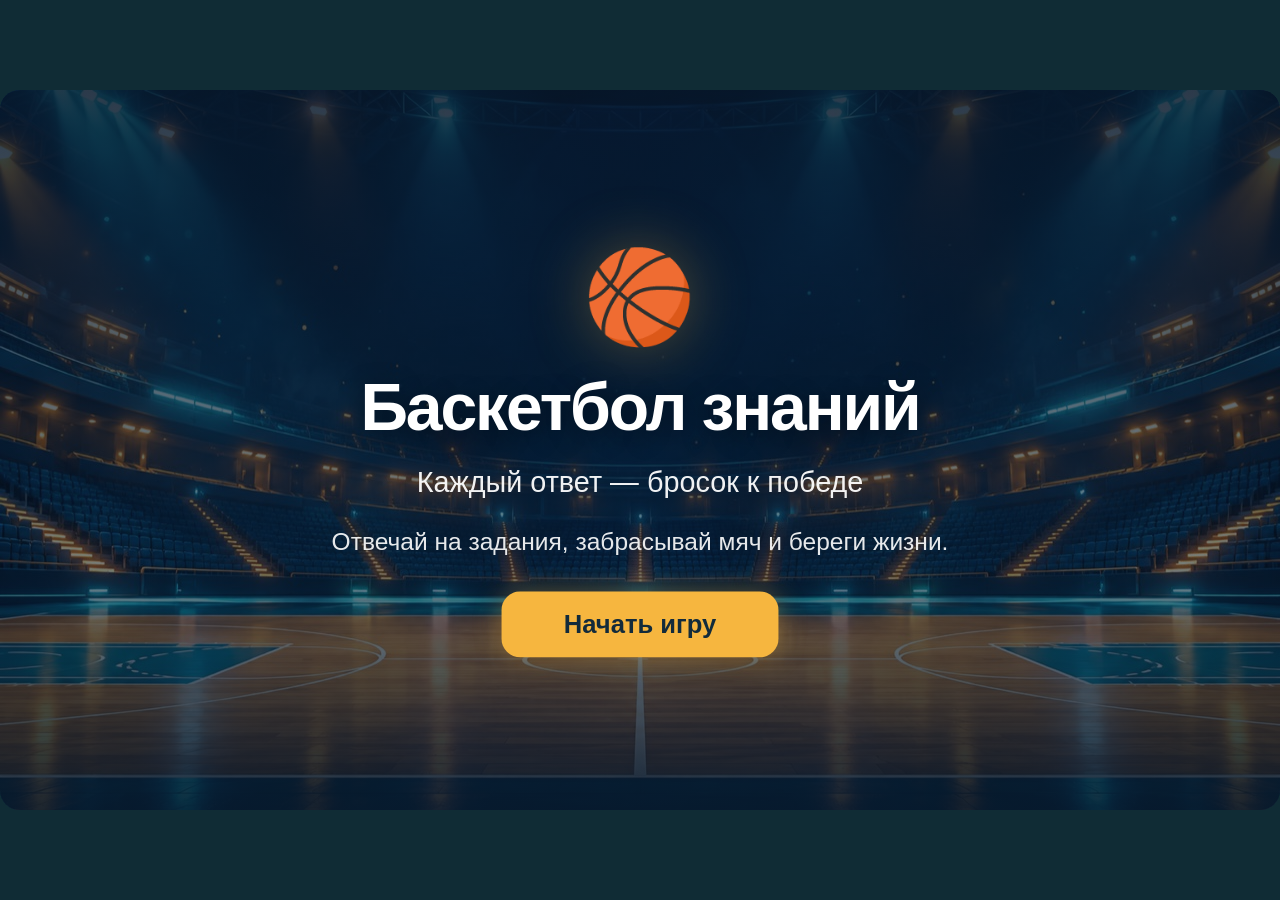
==== game.html @ eb32bf5b "Fix Genially answer buttons, add LaTeX, editable glows, sounds and generated sports assets" ====
<!doctype html>
<html lang="ru"><head><meta charset="utf-8"><meta name="viewport" content="width=device-width,initial-scale=1"><title>Баскетбол знаний</title><style>html,body{margin:0;background:#102c35;min-height:100%;display:grid;place-items:center}body{width:100%}#game{width:min(100vw,177.777vh)}.game-host{width:100%;color:#263c40;font-family:Arial,sans-serif}.game-viewport{width:100%;position:relative;overflow:hidden;border-radius:18px;background:#183e48}.game-scene{width:1200px;height:675px;position:absolute;left:0;top:0;transform-origin:top left;overflow:hidden;background-size:cover;background-position:center}.game-scene *{box-sizing:border-box}.court-floor{position:absolute;left:0;right:0;top:390px;bottom:0;background:#ca8956;border-top:8px solid #f7e4bb;transform:perspective(600px) rotateX(12deg);transform-origin:top}.court-lines:before{content:'';position:absolute;left:35px;right:35px;top:45px;bottom:30px;border:4px solid #fff0c5;border-radius:45%}.court-lines:after{content:'';position:absolute;left:49%;top:0;bottom:0;width:160px;border:4px solid #fff0c5;border-radius:50%;transform:translateX(-50%)}.arena-lights{position:absolute;inset:0;pointer-events:none;background:radial-gradient(ellipse at 25% 0,#ffffff18,transparent 60%),linear-gradient(90deg,transparent 49.5%,#ffffff05 50%,transparent 50.5%);background-size:auto,170px 100%}.scene-shade{position:absolute;inset:0;background:#000;pointer-events:none;z-index:1}.scene-object{position:absolute;transform-origin:center;touch-action:none}.scene-object>img,.scene-object>svg{width:100%;height:100%;object-fit:contain;display:block}.decor-star{font-size:80px;color:#f5c962;text-align:center}.game-hud{display:flex;justify-content:space-between;align-items:center;font:700 21px Arial;color:#fff;gap:15px}.hud-pill{background:#12353bd9;padding:13px 23px;border-radius:32px;display:flex;align-items:center;gap:7px}.hud-pill img{width:28px;height:28px;object-fit:contain}.game-cover{position:absolute;inset:0;padding:70px 160px;display:flex;align-items:center;justify-content:safe center;overflow:auto;flex-direction:column;text-align:center;color:#fff;background:linear-gradient(150deg,#092d4240,#00000020)}.cover-ball{font-size:85px;line-height:1.2}.game-cover h1{font-size:62px;line-height:1.12;margin:18px 0;max-width:950px;overflow-wrap:anywhere}.cover-subtitle{font-size:27px;margin:0 0 18px}.cover-rules{font-size:23px;line-height:1.5;max-width:760px;margin:0 0 30px}.game-button{font:700 23px Arial;color:#fff;background:var(--accent,#287e80);border:2px solid transparent;padding:14px 24px;border-radius:12px;cursor:pointer;min-height:52px}.game-button:hover{filter:brightness(1.1)}.game-button:focus-visible,.game-scene input:focus-visible,.answer-option:focus-within{outline:4px solid #eab546;outline-offset:3px}.game-button:disabled{opacity:.5;cursor:default}.game-button.secondary{background:#a83c31}.game-cover .game-button{background:#f0bc53;color:#153e46;min-width:210px}.game-controls{position:absolute;bottom:18px;left:25px;z-index:80;display:flex;gap:10px}.game-button.subtle{background:#14373bdd;font-size:18px;min-height:42px;padding:10px 18px}.question-panel{position:absolute;z-index:60;padding:23px;background:var(--question-bg);color:var(--question-color);border:solid var(--accent);border-radius:var(--q-radius);max-height:460px;overflow:auto;font-size:var(--q-font)}.question-panel[hidden]{display:none}.question-number{font:700 15px Arial;letter-spacing:1px;text-transform:uppercase;color:var(--accent);margin-bottom:10px}.question-title{font-size:var(--q-font);margin:0 0 15px;line-height:1.3;overflow-wrap:anywhere;white-space:pre-wrap}.answer-form{display:flex;flex-direction:column;gap:9px}.answer-option{display:flex;align-items:center;gap:10px;cursor:pointer;padding:10px 14px;border:2px solid #203c4020;background:#ffffff80;border-radius:10px;line-height:1.3}.answer-option:has(input:checked){border-color:var(--accent);background:#dcefeb}.answer-option input{width:21px;height:21px;accent-color:var(--accent);flex-shrink:0}.text-answer{padding:12px;border:2px solid var(--accent);border-radius:10px;font:inherit;width:100%}.question-image{display:block;max-height:120px;max-width:100%;margin:0 auto 14px}.option-image{width:55px;height:50px;object-fit:contain;margin-inline-start:auto}.order-hint{font-size:18px;margin:0}.order-row{display:flex;gap:6px;align-items:center;background:#ffffff90;border:1px solid #25404033;border-radius:8px;padding:6px 10px;margin-bottom:6px}.order-row span{flex:1}.game-button.order-move{font-size:17px;padding:5px 10px;min-height:32px}.game-feedback{position:absolute;z-index:70;left:330px;top:485px;width:560px;text-align:center;white-space:pre-wrap;color:#fff;font:700 24px Arial;text-shadow:0 2px 10px #000;background:#153b45e8;border-radius:15px;padding:12px;max-height:155px;overflow:auto}.game-feedback:empty{display:none}.game-feedback .game-button{display:block;margin:12px auto 0;font-size:18px}.game-feedback.incorrect{background:#763d31ed}.high-contrast{--question-bg:#fff!important;--question-color:#111!important;--accent:#145d60!important}.high-contrast .hud-pill{background:#111}.high-contrast .answer-option{border-color:#111}
/* Sports arcade theme; editable colors remain inherited from project state. */
.game-viewport{border-radius:20px;background:#0b1e36}.game-cover{background:linear-gradient(180deg,#07182bd9 0%,#07182b8a 65%,#07182be6 100%);padding:50px 160px}.game-cover h1{font-weight:900;letter-spacing:-2px;text-shadow:0 5px 24px #0006}.cover-subtitle{opacity:.94;line-height:1.4}.cover-rules{opacity:.9}.cover-ball{filter:drop-shadow(0 0 28px #f6b63f50)}.game-button{box-shadow:0 5px 0 #0003;transition:filter .15s,transform .15s;touch-action:manipulation}.game-button:active{transform:translateY(2px)}.game-button:hover{filter:brightness(1.08)}.game-hud{font-size:20px;letter-spacing:.3px}.hud-pill{background:#0b1e36dc;border:1px solid #79ded24d;box-shadow:0 6px 20px #0002;backdrop-filter:blur(6px)}.question-panel{border-color:#45dbd3;padding:25px;line-height:1.4}.question-number{color:var(--accent);letter-spacing:1.5px}.answer-option{background:#ffffff09;border-color:#ffffff30;padding:12px 15px;transition:border-color .15s,background .15s}.answer-option:hover{background:#ffffff15}.answer-option:has(input:checked){background:#4edec523;border-color:#52d8cc}.answer-option input{accent-color:var(--accent)}.answer-form>.game-button{align-self:center;max-width:100%;margin-top:8px}.text-answer{color:var(--question-color);background:#ffffff0a;border-color:#ffffff50}.text-answer::placeholder{color:inherit;opacity:.65}.order-row{background:#ffffff09;border-color:#ffffff30}.game-feedback{background:#0b1e36ed;border:1px solid #61d8c7a0;color:#fff;box-shadow:0 12px 30px #0003;font-weight:600}.game-feedback .game-button{max-width:95%}.game-feedback.incorrect{background:#552d32f2;border-color:#f69d80}.question-image{border-radius:12px}.game-scene math{font-family:'Cambria Math','STIX Two Math',serif;font-size:1.12em;color:inherit;direction:ltr;line-height:1.3}.game-scene math[display=block]{margin:.5em 0;max-width:100%;overflow-x:auto;overflow-y:hidden;padding:.25em 0}.game-scene .math-error{font-family:monospace;font-size:.8em;border-bottom:1px dashed #e5ad65;overflow-wrap:anywhere}.high-contrast .question-panel{background:#fff!important;color:#111!important}.high-contrast .answer-option{color:#111;background:#fff}.high-contrast .text-answer{color:#111;background:#fff}
</style></head><body><main id="game" aria-label="Баскетбол знаний"></main><script>/* Offline subset of LaTeX from Shpargalka.pdf, rendered as native MathML. */
const BasketballMath = (() => {
  const escape=value=>String(value).replace(/[&<>"']/g,c=>({'&':'&amp;','<':'&lt;','>':'&gt;','"':'&quot;',"'":'&#39;'}[c]));
  const symbols={times:'×',cdot:'·',div:'÷',pm:'±',neq:'≠',ne:'≠',leq:'≤',le:'≤',geq:'≥',ge:'≥',infty:'∞',pi:'π',approx:'≈',angle:'∠',triangle:'△',parallel:'∥',perp:'⊥',to:'→',rightarrow:'→',circ:'°',sum:'∑',prod:'∏',int:'∫',in:'∈',notin:'∉',alpha:'α',beta:'β',gamma:'γ',theta:'θ',delta:'δ',lambda:'λ',mu:'μ',sigma:'σ',omega:'ω',ldots:'…',dots:'…'};
  const node=(tag,content,attributes='')=>`<${tag}${attributes}>${content}</${tag}>`;
  function latex(input,display=false){
    const source=String(input);if(source.length>5000)throw Error('Формула слишком длинная');let pos=0,depth=0;
    const whitespace=()=>{while(/\s/.test(source[pos]||'')&&pos<source.length)pos++};
    function rawGroup(){whitespace();if(source[pos]!=='{')throw Error('Нужны фигурные скобки');const start=++pos;let balance=1;while(pos<source.length&&balance){if(source[pos]==='{')balance++;if(source[pos]==='}')balance--;pos++}if(balance)throw Error('Незакрытая фигурная скобка');return source.slice(start,pos-1)}
    function argument(){whitespace();if(source[pos]==='{'){pos++;return expression('}')}return atom()}
    function atom(){
      whitespace();if(++depth>64)throw Error('Слишком глубокая формула');let value='',large=false;
      const ch=source[pos++];if(!ch)throw Error('Неполная формула');
      if(ch==='{')value=expression('}');
      else if(ch==='\\'){
        const match=source.slice(pos).match(/^[a-zA-Z]+/);const command=match?match[0]:source[pos++]||'';if(match)pos+=command.length;
        if(['frac','dfrac','tfrac'].includes(command)){const a=argument(),b=argument();value=node('mfrac',a+b)}
        else if(command==='sqrt'){whitespace();let degree='';if(source[pos]==='['){const start=++pos;while(pos<source.length&&source[pos]!==']')pos++;if(source[pos]!==']')throw Error('Незакрытый индекс корня');degree=source.slice(start,pos++);degree=latexBody(degree)}const radicand=argument();value=node(degree?'mroot':'msqrt',radicand+degree)}
        else if(command==='text'||command==='mathrm'||command==='operatorname'){value=node('mtext',escape(rawGroup()),' mathvariant="normal"')}
        else if(command==='overline'||command==='bar')value=node('mover',argument()+node('mo','¯'),' accent="true"');
        else if(command==='left'||command==='right'){whitespace();let bracket=source[pos++];if(bracket==='\\')bracket=source[pos++];value=bracket==='.'?'':node('mo',escape(bracket),' stretchy="true"')}
        else if(command==='begin'){
          const env=rawGroup();if(env!=='cases')throw Error('Поддерживается окружение cases');const stop='\\end{cases}',end=source.indexOf(stop,pos);if(end<0)throw Error('Нет \\end{cases}');const rows=source.slice(pos,end).split(/\\\\/).filter(row=>row.trim());pos=end+stop.length;value=node('mrow',node('mo','{',' stretchy="true"')+node('mtable',rows.map(row=>node('mtr',row.split('&').map(cell=>node('mtd',latexBody(cell),' columnalign="left"')).join(''))).join(''),' columnalign="left"'));
        }
        else if(command==='lim'){value=node('mi','lim',' mathvariant="normal"');large=true}
        else if(['sin','cos','tan','log','ln','max','min'].includes(command))value=node('mi',command,' mathvariant="normal"');
        else if(command in symbols){value=node(command==='pi'||['alpha','beta','gamma','theta','delta','lambda','mu','sigma','omega'].includes(command)?'mi':'mo',symbols[command]);large=['sum','prod','int'].includes(command)}
        else if([',',';','!',' '].includes(command))value='<mspace width="0.2em"></mspace>';
        else if(['%','{','}','_','$','|'].includes(command))value=node('mo',escape(command));
        else throw Error('Неизвестная команда \\'+command);
      }else if(/[0-9]/.test(ch)){let number=ch;while(/[0-9.,]/.test(source[pos]||'')&&pos<source.length)number+=source[pos++];value=node('mn',escape(number))}
      else if(/[a-zA-Zа-яА-Я]/.test(ch))value=node('mi',escape(ch));
      else if(ch==='}')throw Error('Лишняя фигурная скобка');
      else value=node('mo',escape(ch));
      let sub='',sup='';whitespace();while(source[pos]==='_'||source[pos]==='^'){const marker=source[pos++];const script=argument();if(marker==='^')sup=script;else sub=script;whitespace()}
      if(sub&&sup)value=node(large?'munderover':'msubsup',value+sub+sup);else if(sub)value=node(large?'munder':'msub',value+sub);else if(sup)value=node(large?'mover':'msup',value+sup);depth--;return value;
    }
    function expression(end){let content='';while(pos<source.length){whitespace();if(source[pos]===end){pos++;return node('mrow',content)}if(pos>=source.length)break;content+=atom()}if(end)throw Error('Незакрытая фигурная скобка');return node('mrow',content)}
    const content=expression();return `<math xmlns="http://www.w3.org/1998/Math/MathML" display="${display?'block':'inline'}" aria-label="${escape(source)}">${content}</math>`;
  }
  function latexBody(value){return latex(value).replace(/^<math[^>]*>/,'').replace(/<\/math>$/,'')}
  function rich(text){
    text=String(text??'');let result='',last=0;const pattern=/\$\$([\s\S]*?)\$\$|\$([^$\n]+)\$|\\\(([\s\S]*?)\\\)|\\\[([\s\S]*?)\\\]/g;let found=false;
    const render=(formula,display)=>{try{return latex(formula,display)}catch(error){return `<span class="math-error" title="${escape(error.message)}">${escape(formula)}</span>`}};
    for(const match of text.matchAll(pattern)){found=true;result+=escape(text.slice(last,match.index));result+=render(match[1]??match[2]??match[3]??match[4],match[1]!==undefined||match[4]!==undefined);last=match.index+match[0].length}
    if(!found&&/\\(?:frac|sqrt|sum|lim|angle|triangle|overline|begin)\b|[a-zA-Z0-9][_^]\{?[a-zA-Z0-9]/.test(text)&&!/[а-яА-Я]{2,}/.test(text))return render(text,false);
    return result+escape(text.slice(last));
  }
  function numeric(raw){
    if(typeof raw!=='string'||raw.length>2000||!raw.trim())return null;
    let s=raw.trim().replace(/^\$\$?|\$\$?$/g,'').replace(/\\(?:left|right)/g,'').replace(/\\(?:times|cdot)/g,'*').replace(/\\div/g,'/').replace(/\\pi\b/g,'pi').replace(/\\,/g,' ').replace(/\\%/g,'%').replace(/[×·∙]/g,'*').replace(/[÷:]/g,'/').replace(/[−–]/g,'-').replace(/(\d),(?=\d)/g,'$1.').replace(/²/g,'^2').replace(/³/g,'^3');
    const vulgar={'½':'(1/2)','¼':'(1/4)','¾':'(3/4)','⅓':'(1/3)','⅔':'(2/3)'};s=s.replace(/[½¼¾⅓⅔]/g,c=>vulgar[c]);
    if(/^[+-]?\d+\s+\d+\/\d+$/.test(s)){s=s.replace(/^([+-]?\d+)\s+(\d+\/\d+)$/,(_,a,b)=>Number(a)<0?`(${a}-(${b}))`:`(${a}+(${b}))`)}
    function expand(str,n=0){if(n>32)throw Error('depth');let out='';for(let i=0;i<str.length;){const m=str.slice(i).match(/^\\(frac|dfrac|tfrac|sqrt)\b/);if(!m){out+=str[i++];continue}i+=m[0].length;const group=()=>{while(/\s/.test(str[i]||'')&&i<str.length)i++;if(str[i++]!=='{')throw Error('group');const start=i;let level=1;while(i<str.length&&level){if(str[i]==='{')level++;if(str[i]==='}')level--;i++}if(level)throw Error('group');return expand(str.slice(start,i-1),n+1)};if(m[1]==='sqrt'){while(/\s/.test(str[i]||'')&&i<str.length)i++;let degree='';if(str[i]==='['){const start=++i;while(i<str.length&&str[i]!==']')i++;if(str[i]!==']')throw Error('root');degree=expand(str.slice(start,i++),n+1)}const value=group();out+=degree?`root((${value}),(${degree}))`:`sqrt(${value})`}else{const a=group(),b=group();out+=`((${a})/(${b}))`}}return out}
    try{s=expand(s).replace(/[{}]/g,c=>c==='{'?'(':')').replace(/π/g,'pi');const tokens=s.match(/(?:\d*\.\d+|\d+\.?\d*)(?:[eE][+-]?\d+)?|[a-zA-Z]+|[()+\-*/^%,]/g)||[];if(tokens.join('')!==s.replace(/\s/g,''))return null;let i=0,budget=512,nesting=0;
      function guard(){if(--budget<0)throw Error('budget')}
      const constant={pi:Math.PI,e:Math.E};
      function primary(){guard();if(++nesting>64)throw Error('depth');let value,token=tokens[i++];if(token==='('){value=sum();if(tokens[i++]!==')')throw Error('parenthesis')}else if(token in constant)value=constant[token];else if(['sqrt','abs','root','sin','cos','tan','ln','log'].includes(token)){if(tokens[i++]!=='(')throw Error('function');const a=sum();let b=0;if(tokens[i]===','){i++;b=sum()}if(tokens[i++]!==')')throw Error('function');value=token==='sqrt'?Math.sqrt(a):token==='abs'?Math.abs(a):token==='root'?(a<0&&b%2===1?-Math.pow(-a,1/b):Math.pow(a,1/b)):token==='ln'?Math.log(a):token==='log'?Math.log10(a):Math[token](a)}else if(token&&/^(?:\d|\.)/.test(token))value=Number(token);else throw Error('token');nesting--;return value}
      function power(){let value=primary();while(tokens[i]==='%'){i++;value/=100}if(tokens[i]==='^'){i++;value=Math.pow(value,unary())}return value}
      function unary(){guard();if(tokens[i]==='+'){i++;return unary()}if(tokens[i]==='-'){i++;return -unary()}return power()}
      function product(){let value=unary();while(i<tokens.length){guard();const op=tokens[i];if(op==='*'||op==='/'){i++;const b=unary();value=op==='*'?value*b:value/b}else if(op==='('||op in constant||['sqrt','abs','root','sin','cos','tan','ln','log'].includes(op)){value*=unary()}else break}return value}
      function sum(){let value=product();while(tokens[i]==='+'||tokens[i]==='-'){const op=tokens[i++],b=product();value=op==='+'?value+b:value-b}return value}
      const value=sum();return i===tokens.length&&Number.isFinite(value)?value:null;
    }catch{return null}
  }
  function equivalent(a,b,tolerance=0){const av=numeric(String(a)),bv=numeric(String(b));return av!==null&&bv!==null&&Math.abs(av-bv)<=Math.max(tolerance,1e-10*Math.max(1,Math.abs(av),Math.abs(bv)))}
  return {rich,latex,numeric,equivalent};
})();

const Basketball={clone:value => JSON.parse(JSON.stringify(value)),escape:value => String(value ?? '').replace(/[&<>"']/g, c => ({'&':'&amp;','<':'&lt;','>':'&gt;','"':'&quot;',"'":'&#39;'}[c])),check:function check(q,answer){
    if(q.type==='oral')return Boolean(answer);
    if(q.type==='single')return q.options.some(o=>o.id===answer&&o.correct);
    if(q.type==='multiple'){const good=q.options.filter(o=>o.correct).map(o=>o.id);return Array.isArray(answer)&&answer.length===good.length&&good.every(id=>answer.includes(id))}
    if(q.type==='order')return Array.isArray(answer)&&q.options.length===answer.length&&q.options.every((o,i)=>o.id===answer[i]);
    const normal=s=>{s=String(s).trim().replace(/\s+/g,' ');return q.caseSensitive?s:s.toLocaleLowerCase()};
    return q.answers.some(a=>normal(a)===normal(answer)||(q.mathAnswers!==false&&typeof BasketballMath!=='undefined'&&BasketballMath.equivalent(String(a),String(answer),q.tolerance))||(q.tolerance>0&&String(answer).trim()!==''&&Number.isFinite(Number(answer))&&Number.isFinite(Number(a))&&Math.abs(Number(a)-Number(answer))<=q.tolerance));
  },words:{"ru":["Играть","Проверить","Продолжить","Верно","Неверно","Ответ дан","Пауза","Продолжить игру","Ещё раз","Отличная игра!","Попробуем ещё раз","Очки","Задание","Ответ","Время вышло","+30 секунд","Выберите ответ","Расположите по порядку","Завершено","Серия","Закрыть"]}};
function mountBasketball(root, project, B = Basketball, options = {}) {
  const p=B.clone(project),e=B.escape,words=B.words[p.language]||B.words.ru,t=i=>words[i];
  let state='title',index=0,score=0,lives=p.scoring.lives,streak=0,correctCount=0,seconds=p.scoring.seconds,locked=false,destroyed=false;
  let queue=[],chosen=[],ordered=[],tick=null,animation=null,advanceTimer=null,music=null,audioContext=null,masterGain=null,activeSounds=new Map(),decodedSounds=new Map(),activeAnimations=[];
  const mathText=(el,text)=>{el.innerHTML=BasketballMath.rich(text);return el};
  const reduced=p.accessibility.reducedMotion||matchMedia('(prefers-reduced-motion: reduce)').matches;
  const shuffled=a=>{a=[...a];for(let i=a.length-1;i>0;i--){const j=Math.floor(Math.random()*(i+1));[a[i],a[j]]=[a[j],a[i]]}return a};
  const asset=id=>p.assets[id]?.data||'';
  const make=(tag,cls,text)=>{const el=document.createElement(tag);el.className=cls||'';if(text!==undefined)el.textContent=text;return el};
  root.innerHTML='';root.classList.add('game-host');root.dir=p.language==='ar'?'rtl':'ltr';root.lang=p.language;
  const viewport=make('div','game-viewport'),scene=make('div','game-scene');viewport.append(scene);root.append(viewport);
  scene.style.setProperty('--question-bg',p.questionStyle.background);scene.style.setProperty('--question-color',p.questionStyle.color);scene.style.setProperty('--accent',p.questionStyle.accent);scene.style.setProperty('--q-radius',p.questionStyle.radius+'px');scene.style.setProperty('--q-font',(p.questionStyle.fontSize*p.accessibility.textScale)+'px');scene.style.fontFamily=p.questionStyle.fontFamily;
  if(p.accessibility.contrast)scene.classList.add('high-contrast');
  function fit(){const width=viewport.clientWidth;scene.style.transform=`scale(${width/1200})`;viewport.style.height=width*675/1200+'px'}
  const observer=new ResizeObserver(fit);observer.observe(viewport);fit();
  const img=(id,cls='')=>{const image=make('img',cls);image.src=asset(id);image.alt='';image.draggable=false;image.onerror=()=>image.remove();return image};
  function background(which){scene.style.backgroundColor=which?.color||p.scene.color;scene.style.backgroundImage=asset(which?.background)?`url("${asset(which.background)}")`:''}
  function button(label,action,cls=''){const b=make('button','game-button '+cls,label);b.type='button';b.onclick=()=>{ensureAudio();action()};return b}
  function ensureAudio(){
    if(!p.audio.effects||options.editor||destroyed)return null;
    try{if(!audioContext){const Context=window.AudioContext||window.webkitAudioContext;if(!Context)return null;audioContext=new Context();masterGain=audioContext.createGain();masterGain.gain.value=p.audio.volume/100;masterGain.connect(audioContext.destination)}audioContext.resume().catch(()=>{});return audioContext}catch{return null}
  }
  function playSound(event){
    if(!p.audio.effects||options.editor||destroyed||!p.audio.volume)return;
    const context=ensureAudio(),id=p.audio.assets[event],url=id&&asset(id);
    if(url){
      if(context){if(!decodedSounds.has(id)){const bytes=Uint8Array.from(atob(url.split(',')[1]),c=>c.charCodeAt(0));decodedSounds.set(id,context.decodeAudioData(bytes.buffer).catch(()=>null))}decodedSounds.get(id).then(buffer=>{if(destroyed||!buffer)return;try{activeSounds.get(event)?.stop?.()}catch{}const sound=context.createBufferSource();sound.buffer=buffer;sound.connect(masterGain);activeSounds.set(event,sound);sound.start()});return}
      activeSounds.get(event)?.pause?.();const sound=new Audio(url);sound.volume=p.audio.volume/100;activeSounds.set(event,sound);sound.play().catch(()=>{});return;
    }
    if(!context)return;
    const start=context.currentTime;
    const tone=(frequency,offset,duration,type='sine',volume=.16,endFrequency=frequency)=>{const osc=context.createOscillator(),gain=context.createGain();osc.type=type;osc.frequency.setValueAtTime(frequency,start+offset);osc.frequency.exponentialRampToValueAtTime(Math.max(20,endFrequency),start+offset+duration);gain.gain.setValueAtTime(.001,start+offset);gain.gain.exponentialRampToValueAtTime(volume,start+offset+.015);gain.gain.exponentialRampToValueAtTime(.001,start+offset+duration);osc.connect(gain);gain.connect(masterGain);osc.start(start+offset);osc.stop(start+offset+duration)};
    const noise=(duration,frequency,volume)=>{const buffer=context.createBuffer(1,Math.ceil(context.sampleRate*duration),context.sampleRate),data=buffer.getChannelData(0);for(let i=0;i<data.length;i++)data[i]=(Math.random()*2-1)*Math.pow(1-i/data.length,2);const sound=context.createBufferSource(),filter=context.createBiquadFilter(),gain=context.createGain();sound.buffer=buffer;filter.type='bandpass';filter.frequency.value=frequency;gain.gain.value=volume;sound.connect(filter);filter.connect(gain);gain.connect(masterGain);sound.start(start)};
    if(event==='correct'){tone(523,0,.2,'sine');tone(659,.09,.24,'sine');tone(784,.18,.32,'sine')}
    else if(event==='wrong'){tone(220,0,.28,'triangle',.13,120);tone(164,.08,.28,'triangle',.1,80)}
    else if(event==='throw'){noise(.22,1200,.09)}
    else if(event==='swish'){noise(.42,5200,.45);tone(880,.12,.13,'sine',.07)}
    else if(event==='miss'||event==='impact'){tone(150,0,.16,'sine',.45,45);noise(.14,650,.28)}
    else if(event==='bonus'||event==='win'){[523,659,784,1047].forEach((note,i)=>tone(note,i*.09,.28,'sine',.14))}
    else if(event==='lose'){[330,261,196].forEach((note,i)=>tone(note,i*.12,.26,'triangle',.12))}
    else if(event==='life')tone(130,0,.17,'sine',.07,65);
    else if(event==='question')tone(440,0,.08,'sine',.04);
  }
  function glow(style){const hex=/^#[0-9a-f]{6}$/i.test(style.glowColor)?style.glowColor:'#35d7d0';const rgb=[1,3,5].map(i=>parseInt(hex.slice(i,i+2),16)).join(',');return `0 0 ${style.glowSize||0}px rgba(${rgb},${style.glowStrength??.35})`}
  function styleButton(el,style){if(!style)return el;Object.assign(el.style,{background:style.color,color:style.textColor,fontSize:style.fontSize+'px',width:style.width+'px',minHeight:style.height+'px',borderRadius:style.radius+'px',boxShadow:glow(style)});return el}
  function startMusic(){if(p.audio.music&&asset(p.audio.assets.music)){music?.pause();music=new Audio(asset(p.audio.assets.music));music.loop=true;music.volume=p.audio.volume/100;music.play().catch(()=>{})}}
  function clearTimers(){clearInterval(tick);tick=null;clearTimeout(advanceTimer);advanceTimer=null;if(animation){cancelAnimationFrame(animation);animation=null}activeAnimations.forEach(a=>a.cancel());activeAnimations=[]}
  function title(){state='title';scene.innerHTML='';background(p.titleScreen);const wrap=make('section','game-cover');wrap.style.color=p.titleScreen.textColor;wrap.style.fontFamily=p.titleScreen.fontFamily;wrap.append(make('div','cover-ball','🏀'),make('h1','',p.titleScreen.title||p.meta.name),make('p','cover-subtitle',p.titleScreen.subtitle),make('p','cover-rules',p.titleScreen.rules),styleButton(button(p.titleScreen.button||t(0),start),p.titleScreen.buttonStyle));wrap.querySelector('h1').style.fontSize=p.titleScreen.titleSize+'px';wrap.querySelector('.cover-subtitle').style.fontSize=p.titleScreen.subtitleSize+'px';scene.append(wrap)}
  function start(){clearTimers();index=score=streak=correctCount=0;lives=p.scoring.lives;seconds=p.scoring.seconds;locked=false;queue=p.scoring.random?shuffled(p.questions):[...p.questions];state='playing';startMusic();court();nextQuestion();if(p.scoring.timer)tick=setInterval(()=>{if(state!=='playing'||locked)return;seconds--;updateHud();if(seconds<=0)timeout()},1000)}
  let objectEls={},hudEl,questionEl,feedback;
  const unlockAudio=()=>{ensureAudio();if(state==='playing'&&p.audio.music){if(!music)startMusic();else music.play().catch(()=>{})}};root.addEventListener('pointerdown',unlockAudio);root.addEventListener('keydown',unlockAudio);
  function court(){scene.innerHTML='';background(p.scene);objectEls={};
    const floor=make('div','court-floor');floor.style.backgroundColor=p.scene.floor;floor.style.opacity=p.scene.floorOpacity;if(p.scene.lines)floor.classList.add('court-lines');scene.append(floor,make('div','arena-lights'));
    const shade=make('div','scene-shade');shade.style.opacity=p.scene.dimming;scene.append(shade);
    for(const o of [...p.scene.objects].sort((a,b)=>a.z-b.z)){if(o.hidden)continue;const el=make('div','scene-object object-'+o.kind);el.dataset.object=o.id;Object.assign(el.style,{left:o.x+'px',top:o.y+'px',width:o.w+'px',height:o.h+'px',zIndex:o.z,opacity:o.opacity,transform:`rotate(${o.rotation}deg) scaleX(${o.flip?-1:1})`});
      if(o.kind==='hud'){hudEl=el;el.classList.add('game-hud')}else if(o.asset||o.kind==='player'&&p.player.idle){el.append(img(o.asset||p.player.idle));el.setAttribute('aria-label',o.name)}else el.innerHTML=basketballArt(o.art||o.kind,e(o.name));objectEls[o.id]=el;scene.append(el)}
    if(p.scoring.timer){const controls=make('div','game-controls');controls.append(button(t(15),()=>{seconds+=30;updateHud()},'subtle'));scene.append(controls);}
    questionEl=make('section','question-panel');questionEl.setAttribute('aria-label',t(12));Object.assign(questionEl.style,{left:p.questionStyle.x+'px',top:p.questionStyle.y+'px',width:p.questionStyle.width+'px',borderWidth:p.questionStyle.border+'px',borderColor:p.questionStyle.borderColor,boxShadow:p.questionStyle.shadow?glow(p.questionStyle)+', 0 18px 50px #001b3250':'none'});scene.append(questionEl);
    feedback=make('div','game-feedback');feedback.setAttribute('role','status');feedback.setAttribute('aria-live','polite');scene.append(feedback);updateHud();
  }
  function updateHud(){if(!hudEl)return;hudEl.innerHTML='';const heart=make('span','hud-pill');if(asset(p.scoring.lifeAsset)){heart.append(img(p.scoring.lifeAsset));heart.append(document.createTextNode(' × '+lives))}else heart.textContent=(p.scoring.lifeIcon||'♥')+' '+lives;const timer=make('span','hud-pill','◷ '+Math.floor(seconds/60)+':'+String(seconds%60).padStart(2,'0'));const stats=make('span','hud-pill',`★ ${score} · ${Math.min(index+(locked?1:0),queue.length)}/${queue.length} · ${t(19)} ${streak}`);hudEl.append(heart);if(p.scoring.timer)hudEl.append(timer);hudEl.append(stats)}
  function nextQuestion(){if(destroyed)return;if(lives<=0)return finish(false);if(index>=queue.length)return finish(true);if(p.scoring.timerMode==='question')seconds=p.scoring.seconds;locked=false;chosen=[];feedback.textContent='';questionEl.hidden=false;const q=queue[index];ordered=q.type==='order'?shuffled(q.options):[];renderQuestion();updateHud();playSound('question')}
  function renderQuestion(){
    const q=queue[index];questionEl.innerHTML='';questionEl.append(make('div','question-number',`${t(12)} ${index+1} / ${queue.length}`),mathText(make('h2','question-title'),q.prompt));if(asset(q.asset))questionEl.append(img(q.asset,'question-image'));
    // Genially can sandbox native form submission. Checking uses a normal button, never submit.
    const form=make('div','answer-form');form.setAttribute('role','group');
    const checkAnswer=()=>{ensureAudio();if(locked||state!=='playing')return;let answer;
      if(q.type==='text'){answer=form.querySelector('input').value;if(!answer.trim()){feedback.textContent=t(13);form.querySelector('input').focus();return}}
      else if(q.type==='single')answer=form.querySelector('input:checked')?.value;
      else if(q.type==='multiple')answer=[...form.querySelectorAll('input:checked')].map(el=>el.value);
      else if(q.type==='order')answer=ordered.map(o=>o.id);
      if((q.type==='single'&&!answer)||(q.type==='multiple'&&!answer.length)){feedback.textContent=t(16);return}
      submit(B.check(q,answer));
    };
    form.addEventListener('keydown',event=>{if(event.key==='Enter'&&event.target.tagName==='INPUT'&&q.type==='text'){event.preventDefault();checkAnswer()}});
    if(['single','multiple'].includes(q.type)){const opts=q.shuffle?shuffled(q.options):q.options;for(const o of opts){const label=make('label','answer-option');const input=make('input');input.type=q.type==='single'?'radio':'checkbox';input.name='answer';input.value=o.id;input.onchange=()=>{chosen=q.type==='single'?[o.id]:[...form.querySelectorAll('input:checked')].map(el=>el.value)};label.append(input,mathText(make('span',''),o.text));if(asset(o.asset))label.append(img(o.asset,'option-image'));form.append(label)}}
    if(q.type==='text'){const input=make('input','text-answer');input.type='text';input.placeholder=t(13);input.setAttribute('aria-label',t(13));input.autocomplete='off';input.required=true;form.append(input)}
    if(q.type==='order'){form.append(make('p','order-hint',t(17)));const list=make('div','order-list');form.append(list);let dragId='';const draw=()=>{list.innerHTML='';ordered.forEach((o,i)=>{const row=make('div','order-row');row.draggable=true;row.ondragstart=ev=>{dragId=o.id;ev.dataTransfer.setData('text/plain',o.id)};row.ondragover=ev=>ev.preventDefault();row.ondrop=ev=>{ev.preventDefault();const from=ordered.findIndex(x=>x.id===dragId);if(from<0)return;const [item]=ordered.splice(from,1);ordered.splice(i,0,item);draw()};row.append(mathText(make('span',''),`${i+1}. ${o.text}`));for(const d of [-1,1]){const b=button(d<0?'↑':'↓',()=>{const j=i+d;if(j<0||j>=ordered.length)return;[ordered[i],ordered[j]]=[ordered[j],ordered[i]];draw();list.children[j].querySelector('button').focus()},'order-move');b.setAttribute('aria-label',`${o.text} ${d<0?'↑':'↓'}`);b.disabled=i+d<0||i+d>=ordered.length;row.append(b)}list.append(row)})};draw()}
    if(q.type==='oral'){if(q.oralMode==='continue')form.append(button(t(5),()=>submit(true)));else form.append(button(t(3),()=>submit(true)),button(t(4),()=>submit(false),'secondary'))}
    else form.append(styleButton(button(p.questionStyle.checkLabel||t(1),checkAnswer),p.questionStyle.buttonStyle));questionEl.append(form);requestAnimationFrame(()=>{if(!options.editor)questionEl.querySelector('input,button')?.focus()})
  }
  function timeout(){playSound('wrong');feedback.textContent=t(14);if(p.scoring.timeout==='extend'){seconds=30;updateHud();return}if(p.scoring.timeout==='end'){lives=0;finish(false);return}if(p.scoring.timerMode==='total')seconds=p.scoring.seconds;submit(false)}
  function submit(good){
    if(locked||state!=='playing')return;locked=true;questionEl.querySelectorAll('button,input').forEach(el=>el.disabled=true);questionEl.hidden=true;
    const q=queue[index];if(good){correctCount++;streak++;score+=q.points;if(p.scoring.bonusEvery>0&&streak%p.scoring.bonusEvery===0){score+=p.scoring.bonusPoints;playSound('bonus')}}else{lives--;streak=0;playSound('life')}
    playSound(good?'correct':'wrong');feedback.textContent=good?t(3):t(4);feedback.classList.toggle('incorrect',!good);updateHud();throwBall(good,()=>{if(destroyed)return;mathText(feedback,(good?t(3):t(4))+(q.explanation?' — '+q.explanation:''));const continueButton=styleButton(button(p.questionStyle.nextLabel||t(2),()=>{index++;nextQuestion()}),p.questionStyle.buttonStyle);feedback.append(continueButton);continueButton.focus()});
  }
  function throwBall(good,done){
    playSound('throw');const ball=objectEls.ball,hero=objectEls.player,hoop=objectEls.hoop;const b=p.scene.objects.find(o=>o.id==='ball'),h=p.scene.objects.find(o=>o.id==='hoop');if(!ball||!b||!h){done();return}
    const custom=good?p.player.success:p.player.miss;if(hero&&asset(custom)){hero.innerHTML='';hero.append(img(custom))}
    if(hero?.animate&&!reduced){const a=hero.animate([{translate:'0 0'},{translate:'0 -45px',offset:.45},{translate:'0 0'}],{duration:800/p.ball.speed,easing:'ease-in-out'});activeAnimations.push(a)}
    const target={x:h.x+h.w*p.hoop.targetX-b.w/2,y:h.y+h.h*p.hoop.targetY-b.h/2};if(!good){target.x+=(index%2===0?-110:140);target.y+=95}
    const duration=reduced?180:Math.max(350,1100/p.ball.speed);let elapsed=0,last=null;
    const step=now=>{if(destroyed)return;if(last!==null)elapsed+=now-last;last=now;const progress=Math.min(1,elapsed/duration);const x=b.x+(target.x-b.x)*progress,y=b.y+(target.y-b.y)*progress-(reduced?0:4*p.ball.arc*progress*(1-progress));ball.style.left=x+'px';ball.style.top=y+'px';ball.style.rotate=(progress*480)+'deg';if(progress<1){animation=requestAnimationFrame(step);return}animation=null;playSound(good?'swish':'impact');if(ball.animate&&!reduced)activeAnimations.push(ball.animate([{left:target.x+'px',top:target.y+'px'},{left:(target.x+(good?0:-35))+'px',top:(target.y+(good?60:125))+'px',offset:.7},{left:(target.x+(good?0:-48))+'px',top:(target.y+(good?85:85))+'px'}],{duration:350,easing:'ease-out'}));if(good&&hoop?.animate&&!reduced)activeAnimations.push(hoop.animate([{scale:'1'},{scale:'1.03'},{scale:'1'}],{duration:250}));ball.style.left=b.x+'px';ball.style.top=b.y+'px';ball.style.rotate='0deg';if(hero){hero.innerHTML='';if(asset(p.player.idle)||asset(p.scene.objects.find(o=>o.id==='player')?.asset))hero.append(img(p.player.idle||p.scene.objects.find(o=>o.id==='player').asset));else hero.innerHTML=basketballArt('player',e(p.player.name))}done()};animation=requestAnimationFrame(step)
  }
  function finish(win){clearTimers();state='finished';locked=false;music?.pause();playSound(win?'win':'lose');scene.innerHTML='';const screen=win?p.winScreen:p.loseScreen;background(screen);const cover=make('section','game-cover');cover.style.color=screen.textColor||'#ffffff';cover.append(make('div','cover-ball',win?'🏆':'🏀'),make('h1','',screen.title||t(win?9:10)),make('p','cover-subtitle',screen.subtitle),make('p','cover-rules',`${t(11)}: ${score} · ${t(18)}: ${Math.min(index,queue.length)}/${queue.length} · ✓ ${correctCount} · ${p.scoring.lifeIcon} ${lives}`),styleButton(button(screen.button||t(8),start),screen.buttonStyle));scene.append(cover)}
  if(options.screen==='win'||options.screen==='lose'){queue=p.questions;finish(options.screen==='win')}else if(options.screen==='court'){queue=p.questions;court();questionEl.hidden=true}else if(options.screen==='title'||p.titleScreen.enabled)title();else start();
  return {destroy(){destroyed=true;clearTimers();observer.disconnect();music?.pause();activeSounds.forEach(a=>{a.pause?.();try{a.stop?.()}catch{}});audioContext?.close().catch(()=>{});root.removeEventListener('pointerdown',unlockAudio);root.removeEventListener('keydown',unlockAudio);root.innerHTML=''},start};
}
function basketballArt(kind,label='') {
  if(kind==='ball')return '<svg viewBox="0 0 100 100" aria-label="'+label+'"><circle cx="50" cy="50" r="46" fill="#ed8b30" stroke="#402e21" stroke-width="4"/><path d="M4 50h92M50 4v92M16 17Q85 46 17 84M84 17Q15 46 84 84" fill="none" stroke="#593922" stroke-width="3"/></svg>';
  if(kind==='hoop')return '<svg viewBox="0 0 180 320" aria-label="'+label+'"><path d="M115 94v214h35V90" fill="#a9bdc8" stroke="#1e3543" stroke-width="6"/><rect x="8" y="8" width="154" height="105" rx="7" fill="#e5f2f3" fill-opacity=".92" stroke="#fff" stroke-width="8"/><rect x="38" y="43" width="62" height="48" fill="none" stroke="#d7553c" stroke-width="5"/><path d="M37 119l15 56h35l15-56M42 128l48 36M48 151l48-24M64 120v54M83 120v54" fill="none" stroke="#f9fbec" stroke-width="3"/><ellipse cx="68" cy="116" rx="40" ry="9" fill="none" stroke="#f97440" stroke-width="7"/></svg>';
  if(kind==='player')return '<svg viewBox="0 0 155 290" aria-label="'+label+'"><ellipse cx="77" cy="275" rx="55" ry="10" fill="#000" opacity=".15"/><path d="M57 179l-12 61-25 20M93 179l22 58 24 14" fill="none" stroke="#b87248" stroke-width="23" stroke-linecap="round"/><path d="M40 246l-24 20h33M123 244l19 15h-28" fill="none" stroke="#fff3cf" stroke-width="14" stroke-linecap="round"/><path d="M43 97l-17 48M108 98l17-43" stroke="#bd8057" stroke-width="19" stroke-linecap="round"/><path d="M47 91h60l4 94H41z" fill="#ecad48"/><path d="M42 173h69l7 29H79l-5-20-4 20H36z" fill="#267c81"/><text x="77" y="151" font-size="36" font-family="Arial" font-weight="bold" text-anchor="middle" fill="#173e46">7</text><rect x="64" y="68" width="26" height="31" rx="10" fill="#bd8057"/><ellipse cx="78" cy="48" rx="32" ry="37" fill="#cd926b"/><path d="M46 49Q27-2 74 4q52-9 38 55l-17-32-46 10" fill="#392e2a"/><path d="M62 50h4M87 50h4M69 67q10 7 20-2" fill="none" stroke="#392e2a" stroke-width="4" stroke-linecap="round"/></svg>';
  return '<div class="decor-star" aria-label="'+label+'">★</div>';
}

mountBasketball(document.getElementById("game"),{"schemaVersion":1,"meta":{"name":"Баскетбол знаний","autosave":true,"quality":"balanced"},"language":"ru","audio":{"volume":60,"effects":true,"music":false,"assets":{}},"scene":{"color":"#0b1e36","floor":"#ca8956","floorOpacity":0,"lines":false,"dimming":0,"background":"builtin-arena","objects":[{"id":"player","name":"Герой","kind":"player","x":85,"y":285,"w":210,"h":325,"z":2,"rotation":0,"opacity":1,"locked":false,"hidden":false,"flip":false,"asset":""},{"id":"hoop","name":"Кольцо","kind":"hoop","x":940,"y":170,"w":230,"h":420,"z":3,"rotation":0,"opacity":1,"locked":false,"hidden":false,"flip":false,"asset":"builtin-hoop"},{"id":"ball","name":"Мяч","kind":"ball","x":262,"y":390,"w":52,"h":52,"z":4,"rotation":0,"opacity":1,"locked":false,"hidden":false,"flip":false,"asset":"builtin-ball"},{"id":"hud","name":"Жизни и счёт","kind":"hud","x":32,"y":24,"w":1136,"h":55,"z":5,"rotation":0,"opacity":1,"locked":false,"hidden":false,"flip":false,"asset":""}]},"titleScreen":{"enabled":true,"title":"Баскетбол знаний","subtitle":"Каждый ответ — бросок к победе","rules":"Отвечай на задания, забрасывай мяч и береги жизни.","button":"Начать игру","buttonStyle":{"color":"#f6b63f","textColor":"#122b3b","fontSize":24,"width":260,"height":62,"radius":18,"glowColor":"#f6b63f","glowSize":25,"glowStrength":0.35},"background":"builtin-arena","color":"#0c2037","textColor":"#ffffff","fontFamily":"Arial","titleSize":62,"subtitleSize":27},"player":{"name":"","idle":"builtin-hero","success":"","miss":""},"hoop":{"targetX":0.28,"targetY":0.26},"ball":{"speed":1,"arc":210},"questions":[{"id":"id-owp0j6pty","type":"single","prompt":"Сколько игроков одной команды находится на баскетбольной площадке?","options":[{"id":"id-7804zx7j3","text":"5","correct":true,"asset":""},{"id":"id-tu3rbe406","text":"6","correct":false,"asset":""},{"id":"id-9kcq2uafj","text":"7","correct":false,"asset":""}],"answers":["ответ"],"caseSensitive":false,"tolerance":0,"mathAnswers":true,"shuffle":true,"points":10,"explanation":"","oralMode":"self","asset":""},{"id":"id-nrv7w1grk","type":"multiple","prompt":"Выберите чётные числа","options":[{"id":"id-km00aw1ko","text":"2","correct":true,"asset":""},{"id":"id-doj50nx7v","text":"4","correct":true,"asset":""},{"id":"id-6r1q0tr9l","text":"5","correct":false,"asset":""}],"answers":["ответ"],"caseSensitive":false,"tolerance":0,"mathAnswers":true,"shuffle":true,"points":10,"explanation":"","oralMode":"self","asset":""},{"id":"id-kkcaqbgdn","type":"text","prompt":"Вычисли $\\frac{3}{4} + \\frac{1}{4}$","options":[{"id":"id-7dl54tjbw","text":"Первый ответ","correct":true,"asset":""},{"id":"id-4t7uatznc","text":"Второй ответ","correct":false,"asset":""},{"id":"id-ec97ikyc6","text":"Третий ответ","correct":false,"asset":""}],"answers":["1"],"caseSensitive":false,"tolerance":0,"mathAnswers":true,"shuffle":true,"points":10,"explanation":"","oralMode":"self","asset":""},{"id":"id-9wxpjmecp","type":"oral","prompt":"Объясни, как найти площадь прямоугольника: $S=ab$","options":[{"id":"id-2vkp8p30c","text":"Первый ответ","correct":true,"asset":""},{"id":"id-3bxc5itx3","text":"Второй ответ","correct":false,"asset":""},{"id":"id-58ndzg5qo","text":"Третий ответ","correct":false,"asset":""}],"answers":["ответ"],"caseSensitive":false,"tolerance":0,"mathAnswers":true,"shuffle":true,"points":10,"explanation":"Нужно умножить длину на ширину.","oralMode":"self","asset":""},{"id":"id-iamh9nnpi","type":"order","prompt":"Расположи числа по возрастанию","options":[{"id":"id-22saul0ux","text":"2","correct":true,"asset":""},{"id":"id-mym7q5yi2","text":"5","correct":false,"asset":""},{"id":"id-9rsd00a07","text":"9","correct":false,"asset":""}],"answers":["ответ"],"caseSensitive":false,"tolerance":0,"mathAnswers":true,"shuffle":true,"points":10,"explanation":"","oralMode":"self","asset":""}],"questionStyle":{"width":520,"x":350,"y":160,"background":"#122b3e","color":"#f2f7ff","accent":"#f6b63f","borderColor":"#45dbd3","glowColor":"#35d7d0","glowSize":28,"glowStrength":0.35,"checkLabel":"","nextLabel":"","radius":24,"fontSize":24,"fontFamily":"Arial","border":2,"shadow":true,"buttonStyle":{"color":"#f6b63f","textColor":"#122b3b","fontSize":24,"width":260,"height":62,"radius":18,"glowColor":"#f6b63f","glowSize":25,"glowStrength":0.35}},"scoring":{"lives":3,"lifeIcon":"♥","lifeAsset":"","random":false,"timer":false,"timerMode":"question","seconds":60,"timeout":"life","bonusEvery":3,"bonusPoints":10},"winScreen":{"title":"","subtitle":"Ты справился с заданиями. Так держать!","background":"builtin-arena","color":"#0c2037","textColor":"#ffffff","button":"Ещё раз","buttonStyle":{"color":"#f6b63f","textColor":"#122b3b","fontSize":24,"width":260,"height":62,"radius":18,"glowColor":"#f6b63f","glowSize":25,"glowStrength":0.35}},"loseScreen":{"title":"","subtitle":"Каждая попытка помогает учиться. Попробуй снова!","background":"builtin-arena","color":"#0c2037","textColor":"#ffffff","button":"Попробовать снова","buttonStyle":{"color":"#f6b63f","textColor":"#122b3b","fontSize":24,"width":260,"height":62,"radius":18,"glowColor":"#f6b63f","glowSize":25,"glowStrength":0.35}},"accessibility":{"reducedMotion":false,"contrast":false,"textScale":1},"assets":{"builtin-arena":{"name":"arena.jpg","data":"[data-uri]","type":"image/jpeg","size":197979,"originalSize":197979},"builtin-hero":{"name":"hero.png","data":"[data-uri]","type":"image/png","size":202101,"originalSize":202101},"builtin-hoop":{"name":"hoop.png","data":"[data-uri]","type":"image/png","size":159907,"originalSize":159907},"builtin-ball":{"name":"ball.png","data":"[data-uri]","type":"image/png","size":49442,"originalSize":49442}},"exportSettings":{"light":false,"hostBuiltins":true}});</script></body></html>
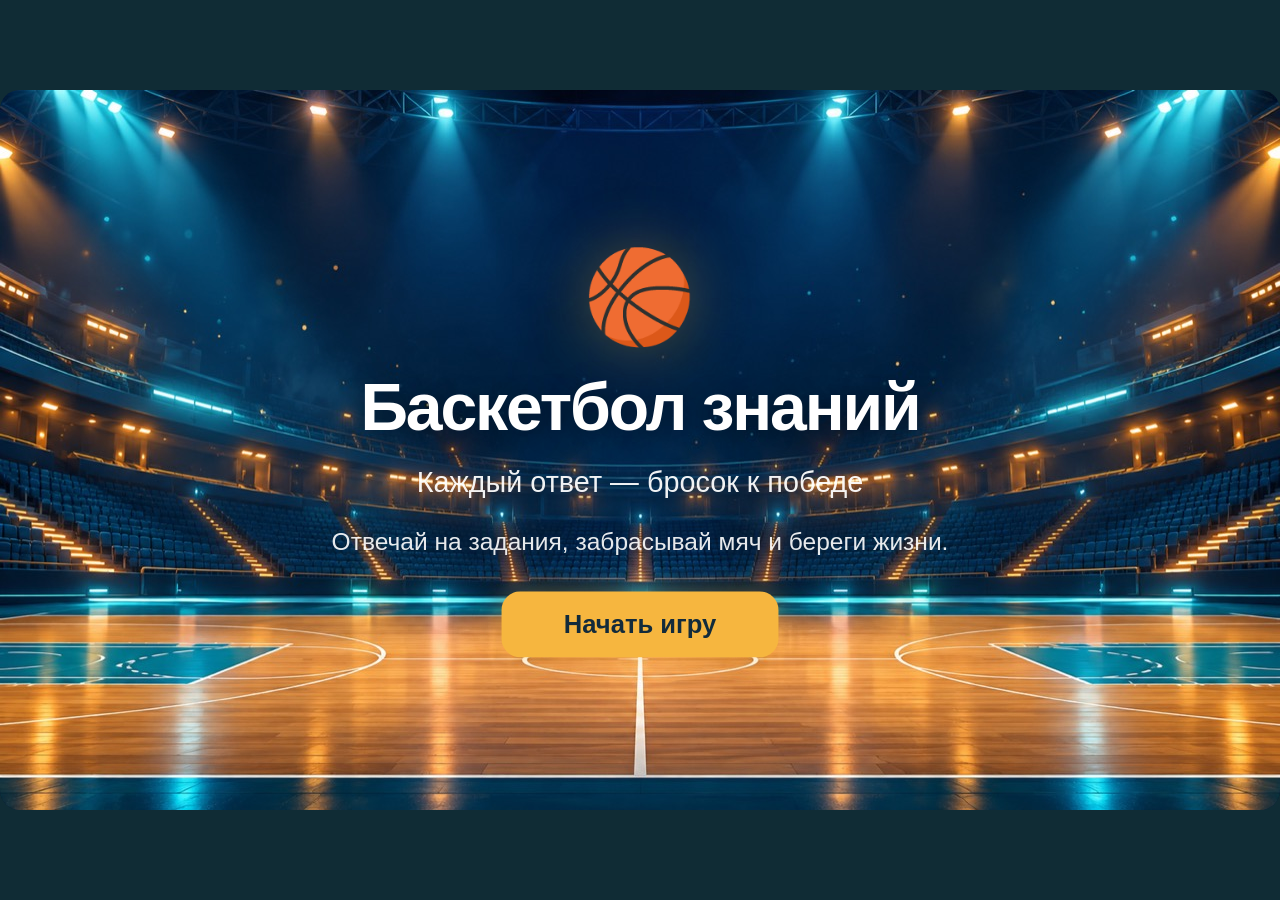
==== commit 5e5d0cc2: "Add configurable feedback, timeout screens, HUD styles and 40 fonts; fix timer preview" ====
--- a/game.html
+++ b/game.html
@@ -2,6 +2,10 @@
 <html lang="ru"><head><meta charset="utf-8"><meta name="viewport" content="width=device-width,initial-scale=1"><title>Баскетбол знаний</title><style>html,body{margin:0;background:#102c35;min-height:100%;display:grid;place-items:center}body{width:100%}#game{width:min(100vw,177.777vh)}.game-host{width:100%;color:#263c40;font-family:Arial,sans-serif}.game-viewport{width:100%;position:relative;overflow:hidden;border-radius:18px;background:#183e48}.game-scene{width:1200px;height:675px;position:absolute;left:0;top:0;transform-origin:top left;overflow:hidden;background-size:cover;background-position:center}.game-scene *{box-sizing:border-box}.court-floor{position:absolute;left:0;right:0;top:390px;bottom:0;background:#ca8956;border-top:8px solid #f7e4bb;transform:perspective(600px) rotateX(12deg);transform-origin:top}.court-lines:before{content:'';position:absolute;left:35px;right:35px;top:45px;bottom:30px;border:4px solid #fff0c5;border-radius:45%}.court-lines:after{content:'';position:absolute;left:49%;top:0;bottom:0;width:160px;border:4px solid #fff0c5;border-radius:50%;transform:translateX(-50%)}.arena-lights{position:absolute;inset:0;pointer-events:none;background:radial-gradient(ellipse at 25% 0,#ffffff18,transparent 60%),linear-gradient(90deg,transparent 49.5%,#ffffff05 50%,transparent 50.5%);background-size:auto,170px 100%}.scene-shade{position:absolute;inset:0;background:#000;pointer-events:none;z-index:1}.scene-object{position:absolute;transform-origin:center;touch-action:none}.scene-object>img,.scene-object>svg{width:100%;height:100%;object-fit:contain;display:block}.decor-star{font-size:80px;color:#f5c962;text-align:center}.game-hud{display:flex;justify-content:space-between;align-items:center;font:700 21px Arial;color:#fff;gap:15px}.hud-pill{background:#12353bd9;padding:13px 23px;border-radius:32px;display:flex;align-items:center;gap:7px}.hud-pill img{width:28px;height:28px;object-fit:contain}.game-cover{position:absolute;inset:0;padding:70px 160px;display:flex;align-items:center;justify-content:safe center;overflow:auto;flex-direction:column;text-align:center;color:#fff;background:linear-gradient(150deg,#092d4240,#00000020)}.cover-ball{font-size:85px;line-height:1.2}.game-cover h1{font-size:62px;line-height:1.12;margin:18px 0;max-width:950px;overflow-wrap:anywhere}.cover-subtitle{font-size:27px;margin:0 0 18px}.cover-rules{font-size:23px;line-height:1.5;max-width:760px;margin:0 0 30px}.game-button{font:700 23px Arial;color:#fff;background:var(--accent,#287e80);border:2px solid transparent;padding:14px 24px;border-radius:12px;cursor:pointer;min-height:52px}.game-button:hover{filter:brightness(1.1)}.game-button:focus-visible,.game-scene input:focus-visible,.answer-option:focus-within{outline:4px solid #eab546;outline-offset:3px}.game-button:disabled{opacity:.5;cursor:default}.game-button.secondary{background:#a83c31}.game-cover .game-button{background:#f0bc53;color:#153e46;min-width:210px}.game-controls{position:absolute;bottom:18px;left:25px;z-index:80;display:flex;gap:10px}.game-button.subtle{background:#14373bdd;font-size:18px;min-height:42px;padding:10px 18px}.question-panel{position:absolute;z-index:60;padding:23px;background:var(--question-bg);color:var(--question-color);border:solid var(--accent);border-radius:var(--q-radius);max-height:460px;overflow:auto;font-size:var(--q-font)}.question-panel[hidden]{display:none}.question-number{font:700 15px Arial;letter-spacing:1px;text-transform:uppercase;color:var(--accent);margin-bottom:10px}.question-title{font-size:var(--q-font);margin:0 0 15px;line-height:1.3;overflow-wrap:anywhere;white-space:pre-wrap}.answer-form{display:flex;flex-direction:column;gap:9px}.answer-option{display:flex;align-items:center;gap:10px;cursor:pointer;padding:10px 14px;border:2px solid #203c4020;background:#ffffff80;border-radius:10px;line-height:1.3}.answer-option:has(input:checked){border-color:var(--accent);background:#dcefeb}.answer-option input{width:21px;height:21px;accent-color:var(--accent);flex-shrink:0}.text-answer{padding:12px;border:2px solid var(--accent);border-radius:10px;font:inherit;width:100%}.question-image{display:block;max-height:120px;max-width:100%;margin:0 auto 14px}.option-image{width:55px;height:50px;object-fit:contain;margin-inline-start:auto}.order-hint{font-size:18px;margin:0}.order-row{display:flex;gap:6px;align-items:center;background:#ffffff90;border:1px solid #25404033;border-radius:8px;padding:6px 10px;margin-bottom:6px}.order-row span{flex:1}.game-button.order-move{font-size:17px;padding:5px 10px;min-height:32px}.game-feedback{position:absolute;z-index:70;left:330px;top:485px;width:560px;text-align:center;white-space:pre-wrap;color:#fff;font:700 24px Arial;text-shadow:0 2px 10px #000;background:#153b45e8;border-radius:15px;padding:12px;max-height:155px;overflow:auto}.game-feedback:empty{display:none}.game-feedback .game-button{display:block;margin:12px auto 0;font-size:18px}.game-feedback.incorrect{background:#763d31ed}.high-contrast{--question-bg:#fff!important;--question-color:#111!important;--accent:#145d60!important}.high-contrast .hud-pill{background:#111}.high-contrast .answer-option{border-color:#111}
 /* Sports arcade theme; editable colors remain inherited from project state. */
 .game-viewport{border-radius:20px;background:#0b1e36}.game-cover{background:linear-gradient(180deg,#07182bd9 0%,#07182b8a 65%,#07182be6 100%);padding:50px 160px}.game-cover h1{font-weight:900;letter-spacing:-2px;text-shadow:0 5px 24px #0006}.cover-subtitle{opacity:.94;line-height:1.4}.cover-rules{opacity:.9}.cover-ball{filter:drop-shadow(0 0 28px #f6b63f50)}.game-button{box-shadow:0 5px 0 #0003;transition:filter .15s,transform .15s;touch-action:manipulation}.game-button:active{transform:translateY(2px)}.game-button:hover{filter:brightness(1.08)}.game-hud{font-size:20px;letter-spacing:.3px}.hud-pill{background:#0b1e36dc;border:1px solid #79ded24d;box-shadow:0 6px 20px #0002;backdrop-filter:blur(6px)}.question-panel{border-color:#45dbd3;padding:25px;line-height:1.4}.question-number{color:var(--accent);letter-spacing:1.5px}.answer-option{background:#ffffff09;border-color:#ffffff30;padding:12px 15px;transition:border-color .15s,background .15s}.answer-option:hover{background:#ffffff15}.answer-option:has(input:checked){background:#4edec523;border-color:#52d8cc}.answer-option input{accent-color:var(--accent)}.answer-form>.game-button{align-self:center;max-width:100%;margin-top:8px}.text-answer{color:var(--question-color);background:#ffffff0a;border-color:#ffffff50}.text-answer::placeholder{color:inherit;opacity:.65}.order-row{background:#ffffff09;border-color:#ffffff30}.game-feedback{background:#0b1e36ed;border:1px solid #61d8c7a0;color:#fff;box-shadow:0 12px 30px #0003;font-weight:600}.game-feedback .game-button{max-width:95%}.game-feedback.incorrect{background:#552d32f2;border-color:#f69d80}.question-image{border-radius:12px}.game-scene math{font-family:'Cambria Math','STIX Two Math',serif;font-size:1.12em;color:inherit;direction:ltr;line-height:1.3}.game-scene math[display=block]{margin:.5em 0;max-width:100%;overflow-x:auto;overflow-y:hidden;padding:.25em 0}.game-scene .math-error{font-family:monospace;font-size:.8em;border-bottom:1px dashed #e5ad65;overflow-wrap:anywhere}.high-contrast .question-panel{background:#fff!important;color:#111!important}.high-contrast .answer-option{color:#111;background:#fff}.high-contrast .text-answer{color:#111;background:#fff}
+
+.screen-background{position:absolute;inset:0;background-size:cover;background-position:center;pointer-events:none}.game-cover{background:transparent;z-index:30}.game-hud{display:block!important}.hud-pill{position:absolute;top:0;display:flex;align-items:center;justify-content:center;box-sizing:border-box}.hud-lives{left:0}.hud-score{right:0}.hud-timer{transform:translateX(-50%)}.game-feedback{left:50%;top:50%;transform:translate(-50%,-50%);box-sizing:border-box;max-height:560px;overflow:auto;z-index:25;padding:24px;text-align:center}.game-feedback[hidden]{display:none}.game-feedback p{margin:0 0 20px}.timeout-cover{background-size:cover;background-position:center}
+
+.custom-cover{inset:auto;left:50%;top:50%;transform:translate(-50%,-50%);box-sizing:border-box;padding:30px}.cover-background{position:absolute;inset:0;z-index:-1;background-position:center;background-size:cover;pointer-events:none}.custom-cover h1{margin:12px 0}.custom-cover .cover-ball{font-size:65px}
 </style></head><body><main id="game" aria-label="Баскетбол знаний"></main><script>/* Offline subset of LaTeX from Shpargalka.pdf, rendered as native MathML. */
 const BasketballMath = (() => {
   const escape=value=>String(value).replace(/[&<>"']/g,c=>({'&':'&amp;','<':'&lt;','>':'&gt;','"':'&quot;',"'":'&#39;'}[c]));
@@ -95,7 +99,7 @@
   function fit(){const width=viewport.clientWidth;scene.style.transform=`scale(${width/1200})`;viewport.style.height=width*675/1200+'px'}
   const observer=new ResizeObserver(fit);observer.observe(viewport);fit();
   const img=(id,cls='')=>{const image=make('img',cls);image.src=asset(id);image.alt='';image.draggable=false;image.onerror=()=>image.remove();return image};
-  function background(which){scene.style.backgroundColor=which?.color||p.scene.color;scene.style.backgroundImage=asset(which?.background)?`url("${asset(which.background)}")`:''}
+  function background(which){scene.style.backgroundColor='transparent';scene.style.backgroundImage='';const layer=make('div','screen-background');Object.assign(layer.style,{backgroundColor:which?.color||p.scene.color,backgroundImage:asset(which?.background)?`url("${asset(which.background)}")`:'',opacity:which?.backgroundOpacity??1});scene.append(layer)}
   function button(label,action,cls=''){const b=make('button','game-button '+cls,label);b.type='button';b.onclick=()=>{ensureAudio();action()};return b}
   function ensureAudio(){
     if(!p.audio.effects||options.editor||destroyed)return null;
@@ -123,11 +127,12 @@
     else if(event==='question')tone(440,0,.08,'sine',.04);
   }
   function glow(style){const hex=/^#[0-9a-f]{6}$/i.test(style.glowColor)?style.glowColor:'#35d7d0';const rgb=[1,3,5].map(i=>parseInt(hex.slice(i,i+2),16)).join(',');return `0 0 ${style.glowSize||0}px rgba(${rgb},${style.glowStrength??.35})`}
-  function styleButton(el,style){if(!style)return el;Object.assign(el.style,{background:style.color,color:style.textColor,fontSize:style.fontSize+'px',width:style.width+'px',minHeight:style.height+'px',borderRadius:style.radius+'px',boxShadow:glow(style)});return el}
+  function styleButton(el,style){if(!style)return el;Object.assign(el.style,{background:style.color,color:style.textColor,fontFamily:style.fontFamily||'Arial',fontSize:style.fontSize+'px',width:style.width+'px',minHeight:style.height+'px',borderRadius:style.radius+'px',boxShadow:glow(style)});return el}
+  function styleCover(cover,st){cover.classList.add('custom-cover');Object.assign(cover.style,{width:st.width+'px',minHeight:st.height+'px',borderRadius:st.radius+'px',boxShadow:glow(st),color:st.textColor,fontFamily:st.fontFamily});const bg=make('div','cover-background');Object.assign(bg.style,{backgroundColor:st.color,backgroundImage:asset(st.background)?`url("${asset(st.background)}")`:'',opacity:st.backgroundOpacity??1,borderRadius:st.radius+'px'});cover.append(bg)}
   function startMusic(){if(p.audio.music&&asset(p.audio.assets.music)){music?.pause();music=new Audio(asset(p.audio.assets.music));music.loop=true;music.volume=p.audio.volume/100;music.play().catch(()=>{})}}
   function clearTimers(){clearInterval(tick);tick=null;clearTimeout(advanceTimer);advanceTimer=null;if(animation){cancelAnimationFrame(animation);animation=null}activeAnimations.forEach(a=>a.cancel());activeAnimations=[]}
   function title(){state='title';scene.innerHTML='';background(p.titleScreen);const wrap=make('section','game-cover');wrap.style.color=p.titleScreen.textColor;wrap.style.fontFamily=p.titleScreen.fontFamily;wrap.append(make('div','cover-ball','🏀'),make('h1','',p.titleScreen.title||p.meta.name),make('p','cover-subtitle',p.titleScreen.subtitle),make('p','cover-rules',p.titleScreen.rules),styleButton(button(p.titleScreen.button||t(0),start),p.titleScreen.buttonStyle));wrap.querySelector('h1').style.fontSize=p.titleScreen.titleSize+'px';wrap.querySelector('.cover-subtitle').style.fontSize=p.titleScreen.subtitleSize+'px';scene.append(wrap)}
-  function start(){clearTimers();index=score=streak=correctCount=0;lives=p.scoring.lives;seconds=p.scoring.seconds;locked=false;queue=p.scoring.random?shuffled(p.questions):[...p.questions];state='playing';startMusic();court();nextQuestion();if(p.scoring.timer)tick=setInterval(()=>{if(state!=='playing'||locked)return;seconds--;updateHud();if(seconds<=0)timeout()},1000)}
+  function start(){clearTimers();index=score=streak=correctCount=0;lives=p.scoring.lives;seconds=p.scoring.seconds;locked=false;queue=p.scoring.random?shuffled(p.questions):[...p.questions];state='playing';startMusic();court();nextQuestion();if(p.scoring.timer&&!options.editor)tick=setInterval(()=>{if(state!=='playing'||locked)return;seconds--;updateHud();if(seconds<=0)timeout()},1000)}
   let objectEls={},hudEl,questionEl,feedback;
   const unlockAudio=()=>{ensureAudio();if(state==='playing'&&p.audio.music){if(!music)startMusic();else music.play().catch(()=>{})}};root.addEventListener('pointerdown',unlockAudio);root.addEventListener('keydown',unlockAudio);
   function court(){scene.innerHTML='';background(p.scene);objectEls={};
@@ -137,20 +142,20 @@
       if(o.kind==='hud'){hudEl=el;el.classList.add('game-hud')}else if(o.asset||o.kind==='player'&&p.player.idle){el.append(img(o.asset||p.player.idle));el.setAttribute('aria-label',o.name)}else el.innerHTML=basketballArt(o.art||o.kind,e(o.name));objectEls[o.id]=el;scene.append(el)}
     if(p.scoring.timer){const controls=make('div','game-controls');controls.append(button(t(15),()=>{seconds+=30;updateHud()},'subtle'));scene.append(controls);}
     questionEl=make('section','question-panel');questionEl.setAttribute('aria-label',t(12));Object.assign(questionEl.style,{left:p.questionStyle.x+'px',top:p.questionStyle.y+'px',width:p.questionStyle.width+'px',borderWidth:p.questionStyle.border+'px',borderColor:p.questionStyle.borderColor,boxShadow:p.questionStyle.shadow?glow(p.questionStyle)+', 0 18px 50px #001b3250':'none'});scene.append(questionEl);
-    feedback=make('div','game-feedback');feedback.setAttribute('role','status');feedback.setAttribute('aria-live','polite');scene.append(feedback);updateHud();
+    feedback=make('div','game-feedback');feedback.hidden=true;feedback.setAttribute('role','dialog');feedback.setAttribute('aria-live','polite');scene.append(feedback);updateHud();
   }
-  function updateHud(){if(!hudEl)return;hudEl.innerHTML='';const heart=make('span','hud-pill');if(asset(p.scoring.lifeAsset)){heart.append(img(p.scoring.lifeAsset));heart.append(document.createTextNode(' × '+lives))}else heart.textContent=(p.scoring.lifeIcon||'♥')+' '+lives;const timer=make('span','hud-pill','◷ '+Math.floor(seconds/60)+':'+String(seconds%60).padStart(2,'0'));const stats=make('span','hud-pill',`★ ${score} · ${Math.min(index+(locked?1:0),queue.length)}/${queue.length} · ${t(19)} ${streak}`);hudEl.append(heart);if(p.scoring.timer)hudEl.append(timer);hudEl.append(stats)}
-  function nextQuestion(){if(destroyed)return;if(lives<=0)return finish(false);if(index>=queue.length)return finish(true);if(p.scoring.timerMode==='question')seconds=p.scoring.seconds;locked=false;chosen=[];feedback.textContent='';questionEl.hidden=false;const q=queue[index];ordered=q.type==='order'?shuffled(q.options):[];renderQuestion();updateHud();playSound('question')}
+  function updateHud(){if(!hudEl)return;hudEl.innerHTML='';const heart=make('span','hud-pill hud-lives');if(asset(p.scoring.lifeAsset)){heart.append(img(p.scoring.lifeAsset));heart.append(document.createTextNode(' × '+lives))}else heart.textContent=(p.scoring.lifeIcon||'♥')+' '+lives;const timer=make('span','hud-pill hud-timer','◷ '+Math.floor(seconds/60)+':'+String(seconds%60).padStart(2,'0'));const stats=make('span','hud-pill hud-score',`★ ${score} · ${Math.min(index+(locked?1:0),queue.length)}/${queue.length} · ${t(19)} ${streak}`);hudEl.append(heart);if(p.scoring.timer)hudEl.append(timer);hudEl.append(stats);for(const [el,key] of [[heart,'lives'],[timer,'timer'],[stats,'score']]){const st=p.hudStyle[key];Object.assign(el.style,{background:st.background,color:st.color,fontFamily:st.fontFamily,fontSize:st.fontSize+'px',width:st.width+'px',height:st.height+'px',borderRadius:st.radius+'px',boxShadow:glow(st)})}const o=p.scene.objects.find(o=>o.kind==='hud');timer.style.left=(600-(o?.x||0))+'px'}
+  function nextQuestion(){if(destroyed)return;if(lives<=0)return finish(false);if(index>=queue.length)return finish(true);if(p.scoring.timerMode==='question')seconds=p.scoring.seconds;locked=false;chosen=[];feedback.textContent='';feedback.hidden=true;questionEl.hidden=false;const q=queue[index];ordered=q.type==='order'?shuffled(q.options):[];renderQuestion();updateHud();playSound('question')}
   function renderQuestion(){
     const q=queue[index];questionEl.innerHTML='';questionEl.append(make('div','question-number',`${t(12)} ${index+1} / ${queue.length}`),mathText(make('h2','question-title'),q.prompt));if(asset(q.asset))questionEl.append(img(q.asset,'question-image'));
     // Genially can sandbox native form submission. Checking uses a normal button, never submit.
     const form=make('div','answer-form');form.setAttribute('role','group');
     const checkAnswer=()=>{ensureAudio();if(locked||state!=='playing')return;let answer;
-      if(q.type==='text'){answer=form.querySelector('input').value;if(!answer.trim()){feedback.textContent=t(13);form.querySelector('input').focus();return}}
+      if(q.type==='text'){answer=form.querySelector('input').value;if(!answer.trim()){feedback.hidden=false;feedback.textContent=t(13);form.querySelector('input').focus();return}}
       else if(q.type==='single')answer=form.querySelector('input:checked')?.value;
       else if(q.type==='multiple')answer=[...form.querySelectorAll('input:checked')].map(el=>el.value);
       else if(q.type==='order')answer=ordered.map(o=>o.id);
-      if((q.type==='single'&&!answer)||(q.type==='multiple'&&!answer.length)){feedback.textContent=t(16);return}
+      if((q.type==='single'&&!answer)||(q.type==='multiple'&&!answer.length)){feedback.hidden=false;feedback.textContent=t(16);return}
       submit(B.check(q,answer));
     };
     form.addEventListener('keydown',event=>{if(event.key==='Enter'&&event.target.tagName==='INPUT'&&q.type==='text'){event.preventDefault();checkAnswer()}});
@@ -160,11 +165,12 @@
     if(q.type==='oral'){if(q.oralMode==='continue')form.append(button(t(5),()=>submit(true)));else form.append(button(t(3),()=>submit(true)),button(t(4),()=>submit(false),'secondary'))}
     else form.append(styleButton(button(p.questionStyle.checkLabel||t(1),checkAnswer),p.questionStyle.buttonStyle));questionEl.append(form);requestAnimationFrame(()=>{if(!options.editor)questionEl.querySelector('input,button')?.focus()})
   }
-  function timeout(){playSound('wrong');feedback.textContent=t(14);if(p.scoring.timeout==='extend'){seconds=30;updateHud();return}if(p.scoring.timeout==='end'){lives=0;finish(false);return}if(p.scoring.timerMode==='total')seconds=p.scoring.seconds;submit(false)}
+  function resultWindow(good,q,action){const st=p.resultScreen;feedback.hidden=false;feedback.classList.toggle('incorrect',!good);feedback.innerHTML='';Object.assign(feedback.style,{background:st.background,color:st.color,fontFamily:st.fontFamily,fontSize:st.fontSize+'px',width:st.width+'px',minHeight:st.height+'px',borderRadius:st.radius+'px',boxShadow:glow(st)});feedback.append(mathText(make('p'),(good?(st.correctText||t(3)):(st.incorrectText||t(4)))+(q?.explanation?' — '+q.explanation:'')));let continued=false;const next=styleButton(button(st.button||p.questionStyle.nextLabel||t(2),()=>{if(continued)return;continued=true;action()}),st.buttonStyle);feedback.append(next);next.focus()}
+  function timeout(){if(locked||state!=='playing')return;locked=true;questionEl.hidden=true;playSound('wrong');const st=p.timeoutScreen,cover=make('section','game-cover timeout-cover');styleCover(cover,st);const heading=make('h1','',st.title||t(14));heading.style.fontSize=st.titleSize+'px';const subtitle=make('p','cover-subtitle',st.subtitle);subtitle.style.fontSize=st.subtitleSize+'px';cover.append(heading,subtitle,styleButton(button(st.button||t(2),()=>{cover.remove();if(options.editor)return;if(p.scoring.timeout==='end'){start();return}if(p.scoring.timeout==='extend'){seconds=30;locked=false;questionEl.hidden=false;updateHud();return}lives--;streak=0;index++;if(p.scoring.timerMode==='total')seconds=p.scoring.seconds;nextQuestion()}),st.buttonStyle));scene.append(cover);cover.querySelector('button').focus()}
   function submit(good){
     if(locked||state!=='playing')return;locked=true;questionEl.querySelectorAll('button,input').forEach(el=>el.disabled=true);questionEl.hidden=true;
     const q=queue[index];if(good){correctCount++;streak++;score+=q.points;if(p.scoring.bonusEvery>0&&streak%p.scoring.bonusEvery===0){score+=p.scoring.bonusPoints;playSound('bonus')}}else{lives--;streak=0;playSound('life')}
-    playSound(good?'correct':'wrong');feedback.textContent=good?t(3):t(4);feedback.classList.toggle('incorrect',!good);updateHud();throwBall(good,()=>{if(destroyed)return;mathText(feedback,(good?t(3):t(4))+(q.explanation?' — '+q.explanation:''));const continueButton=styleButton(button(p.questionStyle.nextLabel||t(2),()=>{index++;nextQuestion()}),p.questionStyle.buttonStyle);feedback.append(continueButton);continueButton.focus()});
+    playSound(good?'correct':'wrong');feedback.hidden=true;feedback.textContent='';updateHud();throwBall(good,()=>{if(destroyed)return;resultWindow(good,q,()=>{index++;nextQuestion()})});
   }
   function throwBall(good,done){
     playSound('throw');const ball=objectEls.ball,hero=objectEls.player,hoop=objectEls.hoop;const b=p.scene.objects.find(o=>o.id==='ball'),h=p.scene.objects.find(o=>o.id==='hoop');if(!ball||!b||!h){done();return}
@@ -174,8 +180,8 @@
     const duration=reduced?180:Math.max(350,1100/p.ball.speed);let elapsed=0,last=null;
     const step=now=>{if(destroyed)return;if(last!==null)elapsed+=now-last;last=now;const progress=Math.min(1,elapsed/duration);const x=b.x+(target.x-b.x)*progress,y=b.y+(target.y-b.y)*progress-(reduced?0:4*p.ball.arc*progress*(1-progress));ball.style.left=x+'px';ball.style.top=y+'px';ball.style.rotate=(progress*480)+'deg';if(progress<1){animation=requestAnimationFrame(step);return}animation=null;playSound(good?'swish':'impact');if(ball.animate&&!reduced)activeAnimations.push(ball.animate([{left:target.x+'px',top:target.y+'px'},{left:(target.x+(good?0:-35))+'px',top:(target.y+(good?60:125))+'px',offset:.7},{left:(target.x+(good?0:-48))+'px',top:(target.y+(good?85:85))+'px'}],{duration:350,easing:'ease-out'}));if(good&&hoop?.animate&&!reduced)activeAnimations.push(hoop.animate([{scale:'1'},{scale:'1.03'},{scale:'1'}],{duration:250}));ball.style.left=b.x+'px';ball.style.top=b.y+'px';ball.style.rotate='0deg';if(hero){hero.innerHTML='';if(asset(p.player.idle)||asset(p.scene.objects.find(o=>o.id==='player')?.asset))hero.append(img(p.player.idle||p.scene.objects.find(o=>o.id==='player').asset));else hero.innerHTML=basketballArt('player',e(p.player.name))}done()};animation=requestAnimationFrame(step)
   }
-  function finish(win){clearTimers();state='finished';locked=false;music?.pause();playSound(win?'win':'lose');scene.innerHTML='';const screen=win?p.winScreen:p.loseScreen;background(screen);const cover=make('section','game-cover');cover.style.color=screen.textColor||'#ffffff';cover.append(make('div','cover-ball',win?'🏆':'🏀'),make('h1','',screen.title||t(win?9:10)),make('p','cover-subtitle',screen.subtitle),make('p','cover-rules',`${t(11)}: ${score} · ${t(18)}: ${Math.min(index,queue.length)}/${queue.length} · ✓ ${correctCount} · ${p.scoring.lifeIcon} ${lives}`),styleButton(button(screen.button||t(8),start),screen.buttonStyle));scene.append(cover)}
-  if(options.screen==='win'||options.screen==='lose'){queue=p.questions;finish(options.screen==='win')}else if(options.screen==='court'){queue=p.questions;court();questionEl.hidden=true}else if(options.screen==='title'||p.titleScreen.enabled)title();else start();
+  function finish(win){clearTimers();state='finished';locked=false;music?.pause();playSound(win?'win':'lose');scene.innerHTML='';const screen=win?p.winScreen:p.loseScreen;background({color:'transparent'});const cover=make('section','game-cover');styleCover(cover,screen);cover.style.color=screen.textColor||'#ffffff';cover.style.fontFamily=screen.fontFamily;cover.append(make('div','cover-ball',win?'🏆':'🏀'),make('h1','',screen.title||t(win?9:10)),make('p','cover-subtitle',screen.subtitle),make('p','cover-rules',`${t(11)}: ${score} · ${t(18)}: ${Math.min(index,queue.length)}/${queue.length} · ✓ ${correctCount} · ${p.scoring.lifeIcon} ${lives}`),styleButton(button(screen.button||t(8),start),screen.buttonStyle));cover.querySelector('h1').style.fontSize=screen.titleSize+'px';cover.querySelector('.cover-subtitle').style.fontSize=screen.subtitleSize+'px';scene.append(cover)}
+  if(['correct','incorrect','timeout'].includes(options.screen)){queue=p.questions;state='playing';court();questionEl.hidden=true;if(options.screen==='timeout')timeout();else resultWindow(options.screen==='correct',null,()=>{})}else if(options.screen==='win'||options.screen==='lose'){queue=p.questions;finish(options.screen==='win')}else if(options.screen==='court'){queue=p.questions;court();questionEl.hidden=true}else if(options.screen==='title'||p.titleScreen.enabled)title();else start();
   return {destroy(){destroyed=true;clearTimers();observer.disconnect();music?.pause();activeSounds.forEach(a=>{a.pause?.();try{a.stop?.()}catch{}});audioContext?.close().catch(()=>{});root.removeEventListener('pointerdown',unlockAudio);root.removeEventListener('keydown',unlockAudio);root.innerHTML=''},start};
 }
 function basketballArt(kind,label='') {
@@ -185,4 +191,4 @@
   return '<div class="decor-star" aria-label="'+label+'">★</div>';
 }
 
-mountBasketball(document.getElementById("game"),{"schemaVersion":1,"meta":{"name":"Баскетбол знаний","autosave":true,"quality":"balanced"},"language":"ru","audio":{"volume":60,"effects":true,"music":false,"assets":{}},"scene":{"color":"#0b1e36","floor":"#ca8956","floorOpacity":0,"lines":false,"dimming":0,"background":"builtin-arena","objects":[{"id":"player","name":"Герой","kind":"player","x":85,"y":285,"w":210,"h":325,"z":2,"rotation":0,"opacity":1,"locked":false,"hidden":false,"flip":false,"asset":""},{"id":"hoop","name":"Кольцо","kind":"hoop","x":940,"y":170,"w":230,"h":420,"z":3,"rotation":0,"opacity":1,"locked":false,"hidden":false,"flip":false,"asset":"builtin-hoop"},{"id":"ball","name":"Мяч","kind":"ball","x":262,"y":390,"w":52,"h":52,"z":4,"rotation":0,"opacity":1,"locked":false,"hidden":false,"flip":false,"asset":"builtin-ball"},{"id":"hud","name":"Жизни и счёт","kind":"hud","x":32,"y":24,"w":1136,"h":55,"z":5,"rotation":0,"opacity":1,"locked":false,"hidden":false,"flip":false,"asset":""}]},"titleScreen":{"enabled":true,"title":"Баскетбол знаний","subtitle":"Каждый ответ — бросок к победе","rules":"Отвечай на задания, забрасывай мяч и береги жизни.","button":"Начать игру","buttonStyle":{"color":"#f6b63f","textColor":"#122b3b","fontSize":24,"width":260,"height":62,"radius":18,"glowColor":"#f6b63f","glowSize":25,"glowStrength":0.35},"background":"builtin-arena","color":"#0c2037","textColor":"#ffffff","fontFamily":"Arial","titleSize":62,"subtitleSize":27},"player":{"name":"","idle":"builtin-hero","success":"","miss":""},"hoop":{"targetX":0.28,"targetY":0.26},"ball":{"speed":1,"arc":210},"questions":[{"id":"id-owp0j6pty","type":"single","prompt":"Сколько игроков одной команды находится на баскетбольной площадке?","options":[{"id":"id-7804zx7j3","text":"5","correct":true,"asset":""},{"id":"id-tu3rbe406","text":"6","correct":false,"asset":""},{"id":"id-9kcq2uafj","text":"7","correct":false,"asset":""}],"answers":["ответ"],"caseSensitive":false,"tolerance":0,"mathAnswers":true,"shuffle":true,"points":10,"explanation":"","oralMode":"self","asset":""},{"id":"id-nrv7w1grk","type":"multiple","prompt":"Выберите чётные числа","options":[{"id":"id-km00aw1ko","text":"2","correct":true,"asset":""},{"id":"id-doj50nx7v","text":"4","correct":true,"asset":""},{"id":"id-6r1q0tr9l","text":"5","correct":false,"asset":""}],"answers":["ответ"],"caseSensitive":false,"tolerance":0,"mathAnswers":true,"shuffle":true,"points":10,"explanation":"","oralMode":"self","asset":""},{"id":"id-kkcaqbgdn","type":"text","prompt":"Вычисли $\\frac{3}{4} + \\frac{1}{4}$","options":[{"id":"id-7dl54tjbw","text":"Первый ответ","correct":true,"asset":""},{"id":"id-4t7uatznc","text":"Второй ответ","correct":false,"asset":""},{"id":"id-ec97ikyc6","text":"Третий ответ","correct":false,"asset":""}],"answers":["1"],"caseSensitive":false,"tolerance":0,"mathAnswers":true,"shuffle":true,"points":10,"explanation":"","oralMode":"self","asset":""},{"id":"id-9wxpjmecp","type":"oral","prompt":"Объясни, как найти площадь прямоугольника: $S=ab$","options":[{"id":"id-2vkp8p30c","text":"Первый ответ","correct":true,"asset":""},{"id":"id-3bxc5itx3","text":"Второй ответ","correct":false,"asset":""},{"id":"id-58ndzg5qo","text":"Третий ответ","correct":false,"asset":""}],"answers":["ответ"],"caseSensitive":false,"tolerance":0,"mathAnswers":true,"shuffle":true,"points":10,"explanation":"Нужно умножить длину на ширину.","oralMode":"self","asset":""},{"id":"id-iamh9nnpi","type":"order","prompt":"Расположи числа по возрастанию","options":[{"id":"id-22saul0ux","text":"2","correct":true,"asset":""},{"id":"id-mym7q5yi2","text":"5","correct":false,"asset":""},{"id":"id-9rsd00a07","text":"9","correct":false,"asset":""}],"answers":["ответ"],"caseSensitive":false,"tolerance":0,"mathAnswers":true,"shuffle":true,"points":10,"explanation":"","oralMode":"self","asset":""}],"questionStyle":{"width":520,"x":350,"y":160,"background":"#122b3e","color":"#f2f7ff","accent":"#f6b63f","borderColor":"#45dbd3","glowColor":"#35d7d0","glowSize":28,"glowStrength":0.35,"checkLabel":"","nextLabel":"","radius":24,"fontSize":24,"fontFamily":"Arial","border":2,"shadow":true,"buttonStyle":{"color":"#f6b63f","textColor":"#122b3b","fontSize":24,"width":260,"height":62,"radius":18,"glowColor":"#f6b63f","glowSize":25,"glowStrength":0.35}},"scoring":{"lives":3,"lifeIcon":"♥","lifeAsset":"","random":false,"timer":false,"timerMode":"question","seconds":60,"timeout":"life","bonusEvery":3,"bonusPoints":10},"winScreen":{"title":"","subtitle":"Ты справился с заданиями. Так держать!","background":"builtin-arena","color":"#0c2037","textColor":"#ffffff","button":"Ещё раз","buttonStyle":{"color":"#f6b63f","textColor":"#122b3b","fontSize":24,"width":260,"height":62,"radius":18,"glowColor":"#f6b63f","glowSize":25,"glowStrength":0.35}},"loseScreen":{"title":"","subtitle":"Каждая попытка помогает учиться. Попробуй снова!","background":"builtin-arena","color":"#0c2037","textColor":"#ffffff","button":"Попробовать снова","buttonStyle":{"color":"#f6b63f","textColor":"#122b3b","fontSize":24,"width":260,"height":62,"radius":18,"glowColor":"#f6b63f","glowSize":25,"glowStrength":0.35}},"accessibility":{"reducedMotion":false,"contrast":false,"textScale":1},"assets":{"builtin-arena":{"name":"arena.jpg","data":"[data-uri]","type":"image/jpeg","size":197979,"originalSize":197979},"builtin-hero":{"name":"hero.png","data":"[data-uri]